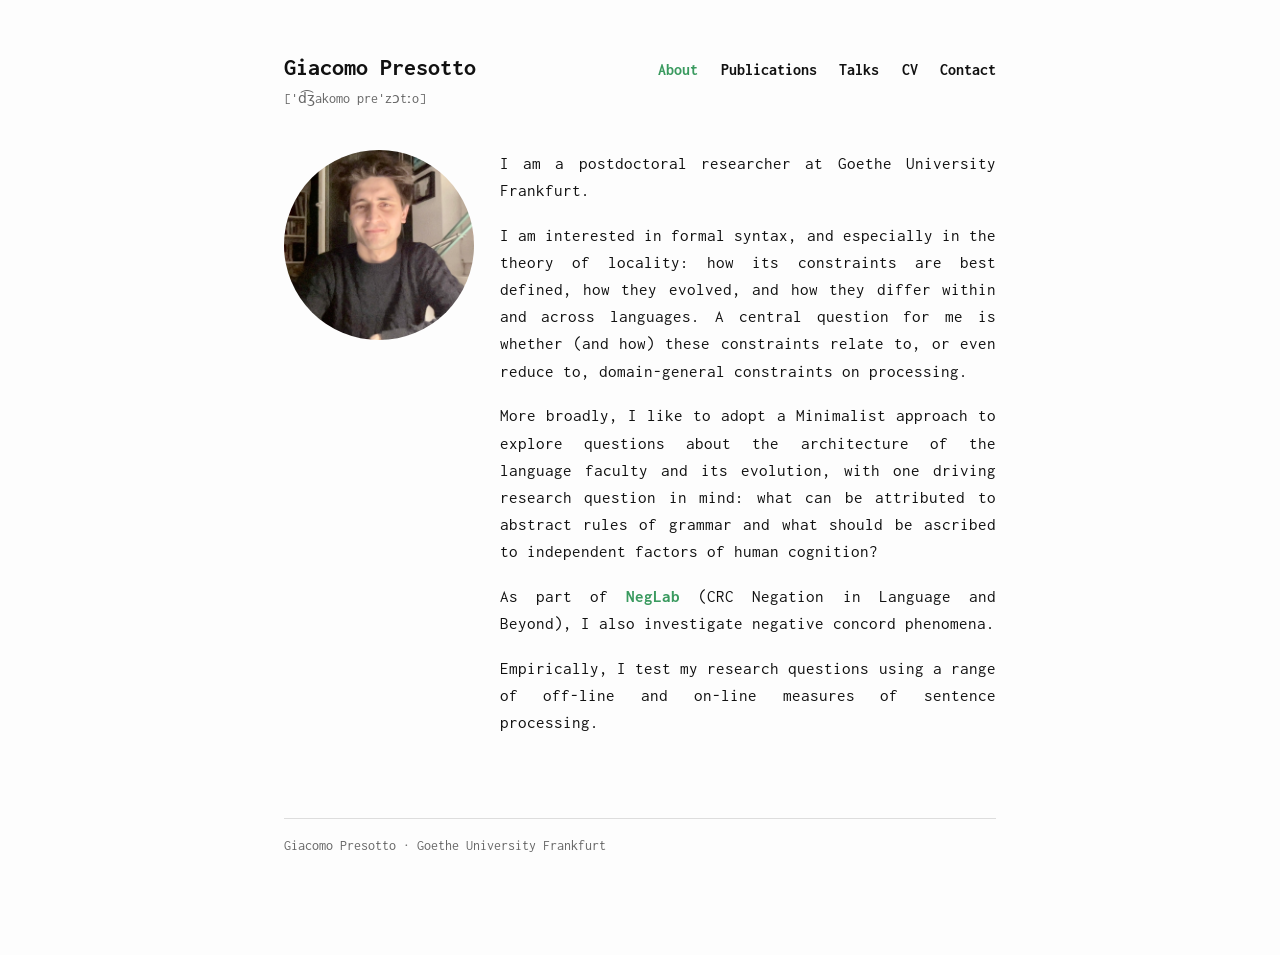
==== index.html @ d5fe1629 "Add fox favicon to all pages" ====
<!DOCTYPE html>
<html lang="en">
<head>
<meta charset="UTF-8">
<title>Giacomo Presotto</title>
<meta name="description" content="Giacomo Presotto — postdoctoral researcher in formal syntax at Goethe University Frankfurt. Research on locality, negative concord, and sentence processing.">
<meta name="viewport" content="width=device-width, initial-scale=1">
<link rel="stylesheet" href="style.css">
<link rel="icon" type="image/png" href="assets/favicon.png">
</head>
<body>
<div class="wrap">

<header class="site-header">
  <div class="title-block">
    <span class="site-title"><a href="index.html">Giacomo Presotto</a></span>
    <p class="ipa">[ˈd͡ʒakomo preˈzɔtːo]</p>
  </div>
  <nav class="site-nav">
    <a href="index.html" class="active">About</a>
    <a href="publications.html">Publications</a>
    <a href="talks.html">Talks</a>
    <a href="cv.html">CV</a>
    <a href="contact.html">Contact</a>
  </nav>
</header>

<main>
  <div class="about-body">
  <img src="assets/photo.jpg" alt="Giacomo Presotto" class="profile-photo">
  <div class="about-text">

  <p>I am a postdoctoral researcher at Goethe University Frankfurt.</p>

  <p>I am interested in formal syntax, and especially in the theory of locality: how its constraints are best defined, how they evolved, and how they differ within and across languages. A central question for me is whether (and how) these constraints relate to, or even reduce to, domain-general constraints on processing.</p>

  <p>More broadly, I like to adopt a Minimalist approach to explore questions about the architecture of the language faculty and its evolution, with one driving research question in mind: what can be attributed to abstract rules of grammar and what should be ascribed to independent factors of human cognition?</p>

  <p>As part of <a href="https://www.neglab.de/" target="_blank" rel="noopener">NegLab</a> (CRC Negation in Language and Beyond), I also investigate negative concord phenomena.</p>

  <p>Empirically, I test my research questions using a range of off-line and on-line measures of sentence processing.</p>
  </div>
  </div>
</main>

<footer class="site-footer">
  <p>Giacomo Presotto &middot; Goethe University Frankfurt</p>
</footer>

</div>
</body>
</html>
---- style.css ----
/* Academic site — Inconsolata monospace style, inspired by stanislaozompi.net */

@import url('https://fonts.googleapis.com/css2?family=Inconsolata:wght@400;600;700&display=swap');

:root {
  --max-width: 760px;
  --text: #111;
  --muted: #666;
  --accent: #3a9a5f;
  --border: #ddd;
  --bg: #fdfdfd;
}

* { box-sizing: border-box; }

body {
  margin: 0;
  font-family: 'Inconsolata', 'Courier New', monospace;
  color: var(--text);
  background: var(--bg);
  line-height: 1.6;
  font-size: 17px;
}

.wrap {
  max-width: var(--max-width);
  margin: 0 auto;
  padding: 3rem 1.5rem 5rem;
}

header.site-header {
  display: flex;
  justify-content: space-between;
  align-items: baseline;
  flex-wrap: wrap;
  gap: 0.8rem;
  margin-bottom: 2.5rem;
}

header.site-header .site-title {
  font-size: 1.5rem;
  font-weight: 700;
}

header.site-header .site-title a {
  color: var(--text);
  text-decoration: none;
}

.title-block {
  display: flex;
  flex-direction: column;
  gap: 0.1rem;
}

.ipa {
  color: var(--muted);
  font-size: 0.85rem;
  margin: 0;
}

nav.site-nav {
  display: flex;
  gap: 1.4rem;
  font-size: 0.98rem;
}

nav.site-nav a {
  color: var(--text);
  text-decoration: none;
}

nav.site-nav a:hover,
nav.site-nav a.active {
  color: var(--accent);
}

.subtitle {
  color: var(--muted);
  font-size: 0.98rem;
  margin: 0 0 1.2rem 0;
  width: 100%;
}

h1.page-title {
  font-size: 2.2rem;
  font-weight: 700;
  margin: 0 0 1.6rem 0;
}

h2 {
  font-size: 1.3rem;
  font-weight: 700;
  margin: 2.2rem 0 1rem 0;
}

h3 {
  font-size: 1.05rem;
  font-weight: 700;
  margin: 1.6rem 0 0.6rem 0;
}

p {
  margin: 0 0 1.1rem 0;
  text-align: justify;
}

.profile-photo {
  width: 190px;
  height: 190px;
  border-radius: 50%;
  object-fit: cover;
  flex-shrink: 0;
}

.about-body {
  display: flex;
  align-items: flex-start;
  gap: 1.6rem;
}

.about-text {
  flex: 1;
  min-width: 0;
}

a {
  color: var(--accent);
  text-decoration: none;
  font-weight: 700;
}

.pub-list a {
  font-weight: 400;
}

a:hover { text-decoration: underline; }

ul.pub-list {
  list-style: none;
  margin: 0 0 1rem 0;
  padding: 0;
}

ul.pub-list li {
  margin-bottom: 1rem;
  font-size: 0.98rem;
  text-align: left;
}

.pub-year {
  color: var(--muted);
  font-size: 0.9em;
}

.bibtex {
  margin-top: 0.3rem;
}

.bibtex summary {
  cursor: pointer;
  color: var(--muted);
  font-size: 0.85rem;
  user-select: none;
}

.bibtex summary:hover {
  color: var(--accent);
}

.bibtex pre {
  background: #f4f4f4;
  border: 1px solid var(--border);
  padding: 0.7rem;
  font-size: 0.8rem;
  overflow-x: auto;
  margin: 0.4rem 0 0 0;
  white-space: pre-wrap;
}

.contact-intro {
  margin-bottom: 2cm;
}

.contact-list {
  margin: 0;
}

.contact-row {
  display: flex;
  align-items: baseline;
  margin-bottom: 0.75rem;
}

.contact-row dt {
  color: var(--muted);
  font-weight: 700;
  min-width: 8em;
  flex-shrink: 0;
}

.contact-row dd {
  margin: 0;
}

.contact-row .email {
  display: block;
}

.contact-intro .email {
  font-weight: 700;
  color: var(--text);
}

footer.site-footer {
  margin-top: 4rem;
  padding-top: 1rem;
  border-top: 1px solid var(--border);
  color: var(--muted);
  font-size: 0.85rem;
}

.cv-button {
  display: inline-block;
  border: 1px solid var(--accent);
  color: var(--accent);
  padding: 0.5rem 1.1rem;
  text-decoration: none;
  font-size: 0.95rem;
  border-radius: 3px;
}

.cv-button:hover {
  background: var(--accent);
  color: #fff;
  text-decoration: none;
}
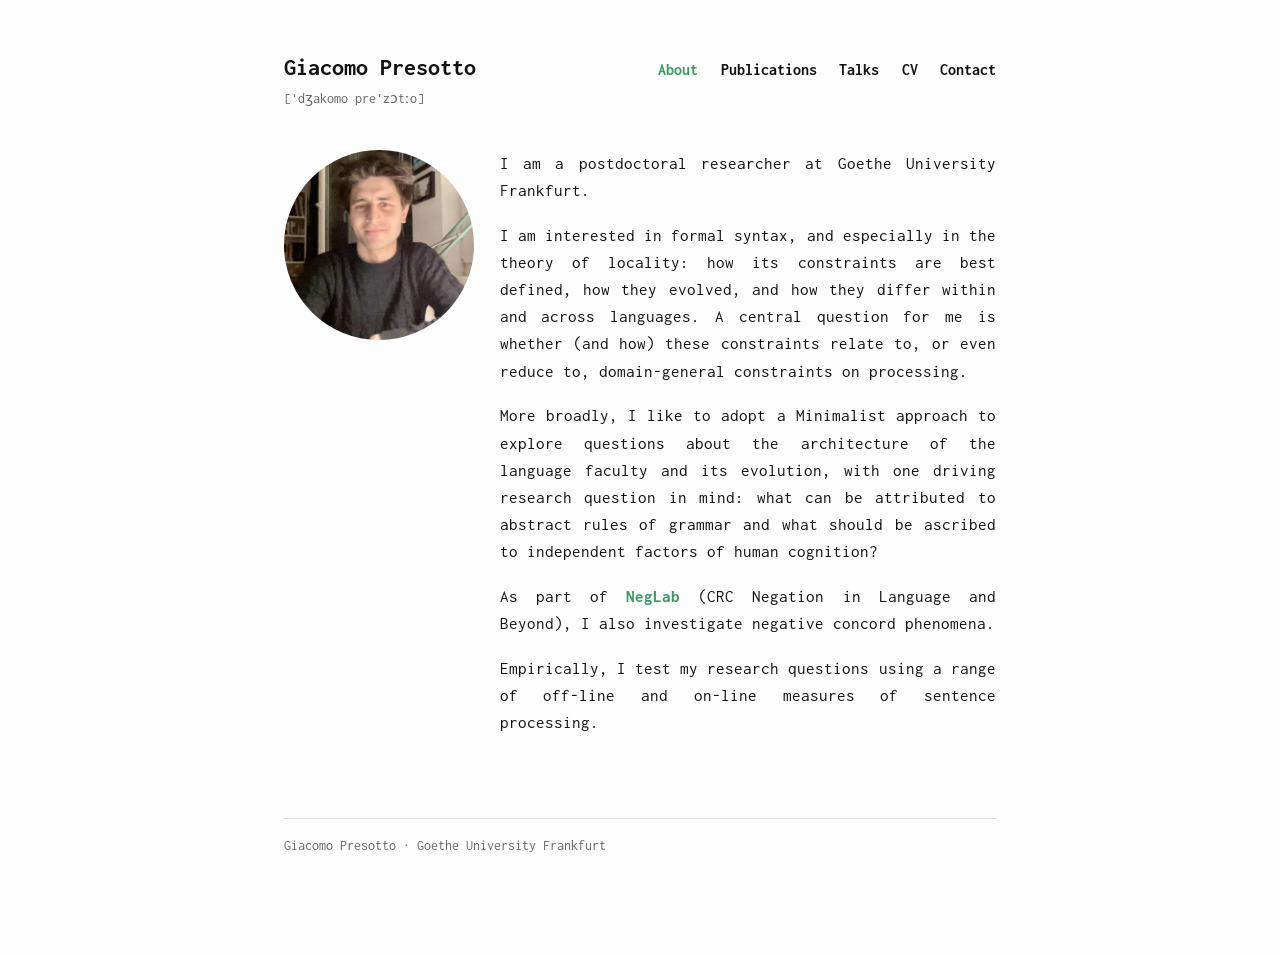
==== commit 50328a5d: "Simplify IPA: drop tie-bar on dʒ" ====
--- a/index.html
+++ b/index.html
@@ -14,7 +14,7 @@
 <header class="site-header">
   <div class="title-block">
     <span class="site-title"><a href="index.html">Giacomo Presotto</a></span>
-    <p class="ipa">[ˈd͡ʒakomo preˈzɔtːo]</p>
+    <p class="ipa">[ˈdʒakomo preˈzɔtːo]</p>
   </div>
   <nav class="site-nav">
     <a href="index.html" class="active">About</a>
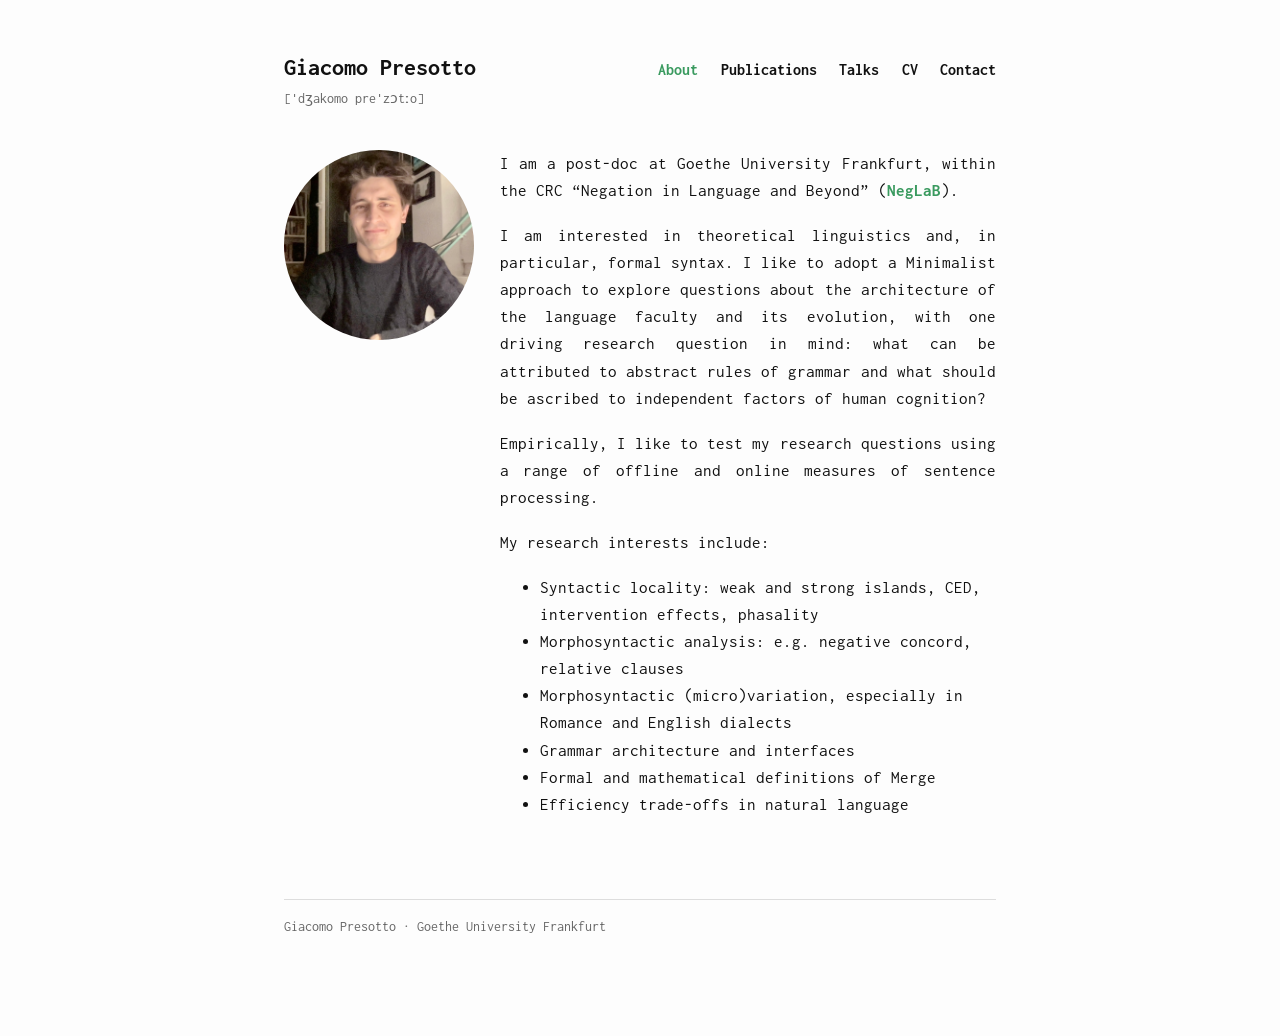
==== commit acc8e009: "Update homepage introduction and research interests" ====
--- a/index.html
+++ b/index.html
@@ -5,7 +5,7 @@
 <title>Giacomo Presotto</title>
 <meta name="description" content="Giacomo Presotto — postdoctoral researcher in formal syntax at Goethe University Frankfurt. Research on locality, negative concord, and sentence processing.">
 <meta name="viewport" content="width=device-width, initial-scale=1">
-<link rel="stylesheet" href="style.css">
+<link rel="stylesheet" href="style.css?v=2">
 <link rel="icon" type="image/png" href="assets/favicon.png">
 </head>
 <body>
@@ -30,15 +30,22 @@
   <img src="assets/photo.jpg" alt="Giacomo Presotto" class="profile-photo">
   <div class="about-text">
 
-  <p>I am a postdoctoral researcher at Goethe University Frankfurt.</p>
+  <p>I am a post-doc at Goethe University Frankfurt, within the CRC &ldquo;Negation in Language and Beyond&rdquo; (<a href="https://www.neglab.de/" target="_blank" rel="noopener">NegLaB</a>).</p>
 
-  <p>I am interested in formal syntax, and especially in the theory of locality: how its constraints are best defined, how they evolved, and how they differ within and across languages. A central question for me is whether (and how) these constraints relate to, or even reduce to, domain-general constraints on processing.</p>
+  <p>I am interested in theoretical linguistics and, in particular, formal syntax. I like to adopt a Minimalist approach to explore questions about the architecture of the language faculty and its evolution, with one driving research question in mind: what can be attributed to abstract rules of grammar and what should be ascribed to independent factors of human cognition?</p>
 
-  <p>More broadly, I like to adopt a Minimalist approach to explore questions about the architecture of the language faculty and its evolution, with one driving research question in mind: what can be attributed to abstract rules of grammar and what should be ascribed to independent factors of human cognition?</p>
+  <p>Empirically, I like to test my research questions using a range of offline and online measures of sentence processing.</p>
 
-  <p>As part of <a href="https://www.neglab.de/" target="_blank" rel="noopener">NegLab</a> (CRC Negation in Language and Beyond), I also investigate negative concord phenomena.</p>
+  <p>My research interests include:</p>
 
-  <p>Empirically, I test my research questions using a range of off-line and on-line measures of sentence processing.</p>
+  <ul>
+    <li>Syntactic locality: weak and strong islands, CED, intervention effects, phasality</li>
+    <li>Morphosyntactic analysis: e.g. negative concord, relative clauses</li>
+    <li>Morphosyntactic (micro)variation, especially in Romance and English dialects</li>
+    <li>Grammar architecture and interfaces</li>
+    <li>Formal and mathematical definitions of Merge</li>
+    <li>Efficiency trade-offs in natural language</li>
+  </ul>
   </div>
   </div>
 </main>
--- a/style.css
+++ b/style.css
@@ -235,3 +235,33 @@
   color: #fff;
   text-decoration: none;
 }
+
+@media (max-width: 600px) {
+  .wrap {
+    padding-top: 2rem;
+  }
+
+  header.site-header {
+    margin-bottom: 2rem;
+  }
+
+  nav.site-nav {
+    gap: 0.65rem 1.1rem;
+    flex-wrap: wrap;
+  }
+
+  .about-body {
+    flex-direction: column;
+    align-items: center;
+    gap: 1.5rem;
+  }
+
+  .profile-photo {
+    width: 155px;
+    height: 155px;
+  }
+
+  .about-text p {
+    text-align: left;
+  }
+}
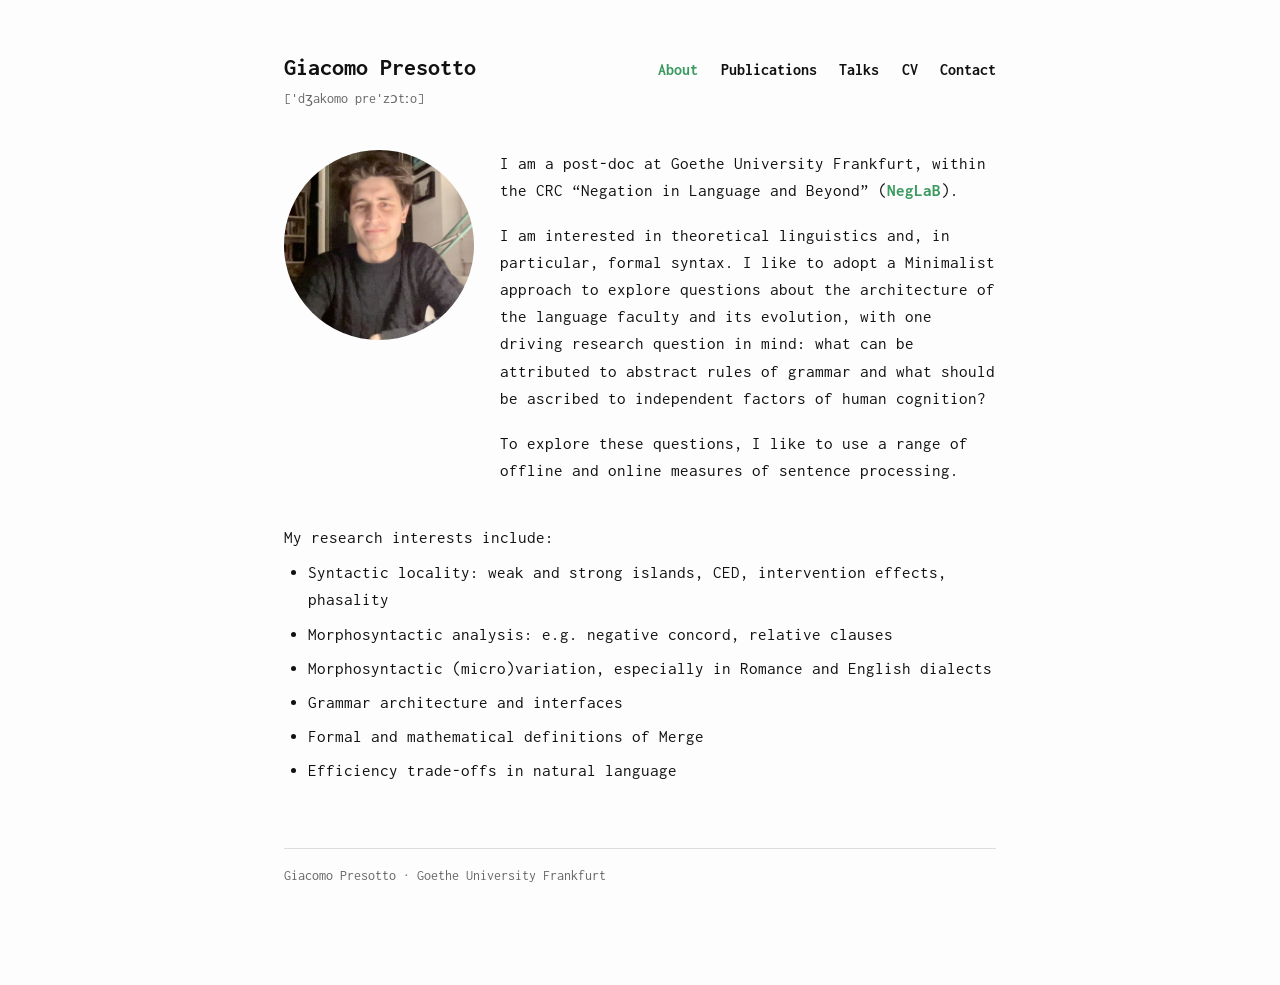
==== commit 1e298b98: "Refine homepage research layout" ====
--- a/index.html
+++ b/index.html
@@ -5,7 +5,7 @@
 <title>Giacomo Presotto</title>
 <meta name="description" content="Giacomo Presotto — postdoctoral researcher in formal syntax at Goethe University Frankfurt. Research on locality, negative concord, and sentence processing.">
 <meta name="viewport" content="width=device-width, initial-scale=1">
-<link rel="stylesheet" href="style.css?v=2">
+<link rel="stylesheet" href="style.css?v=3">
 <link rel="icon" type="image/png" href="assets/favicon.png">
 </head>
 <body>
@@ -34,20 +34,21 @@
 
   <p>I am interested in theoretical linguistics and, in particular, formal syntax. I like to adopt a Minimalist approach to explore questions about the architecture of the language faculty and its evolution, with one driving research question in mind: what can be attributed to abstract rules of grammar and what should be ascribed to independent factors of human cognition?</p>
 
-  <p>Empirically, I like to test my research questions using a range of offline and online measures of sentence processing.</p>
-
-  <p>My research interests include:</p>
-
-  <ul>
-    <li>Syntactic locality: weak and strong islands, CED, intervention effects, phasality</li>
-    <li>Morphosyntactic analysis: e.g. negative concord, relative clauses</li>
-    <li>Morphosyntactic (micro)variation, especially in Romance and English dialects</li>
-    <li>Grammar architecture and interfaces</li>
-    <li>Formal and mathematical definitions of Merge</li>
-    <li>Efficiency trade-offs in natural language</li>
-  </ul>
+  <p>To explore these questions, I like to use a range of offline and online measures of sentence processing.</p>
   </div>
   </div>
+
+  <section class="research-interests">
+    <p>My research interests include:</p>
+    <ul>
+      <li>Syntactic locality: weak and strong islands, CED, intervention effects, phasality</li>
+      <li>Morphosyntactic analysis: e.g. negative concord, relative clauses</li>
+      <li>Morphosyntactic (micro)variation, especially in Romance and English dialects</li>
+      <li>Grammar architecture and interfaces</li>
+      <li>Formal and mathematical definitions of Merge</li>
+      <li>Efficiency trade-offs in natural language</li>
+    </ul>
+  </section>
 </main>
 
 <footer class="site-footer">
--- a/style.css
+++ b/style.css
@@ -122,6 +122,32 @@
 .about-text {
   flex: 1;
   min-width: 0;
+}
+
+.about-text p {
+  text-align: left;
+}
+
+.research-interests {
+  margin-top: 1.4rem;
+}
+
+.research-interests p {
+  margin-bottom: 0.5rem;
+  text-align: left;
+}
+
+.research-interests ul {
+  margin: 0;
+  padding-left: 1.5rem;
+}
+
+.research-interests li {
+  margin-bottom: 7px;
+}
+
+.research-interests li:last-child {
+  margin-bottom: 0;
 }
 
 a {
@@ -264,4 +290,9 @@
   .about-text p {
     text-align: left;
   }
-}
+
+  .research-interests {
+    width: 100%;
+    margin-top: 1.25rem;
+  }
+}
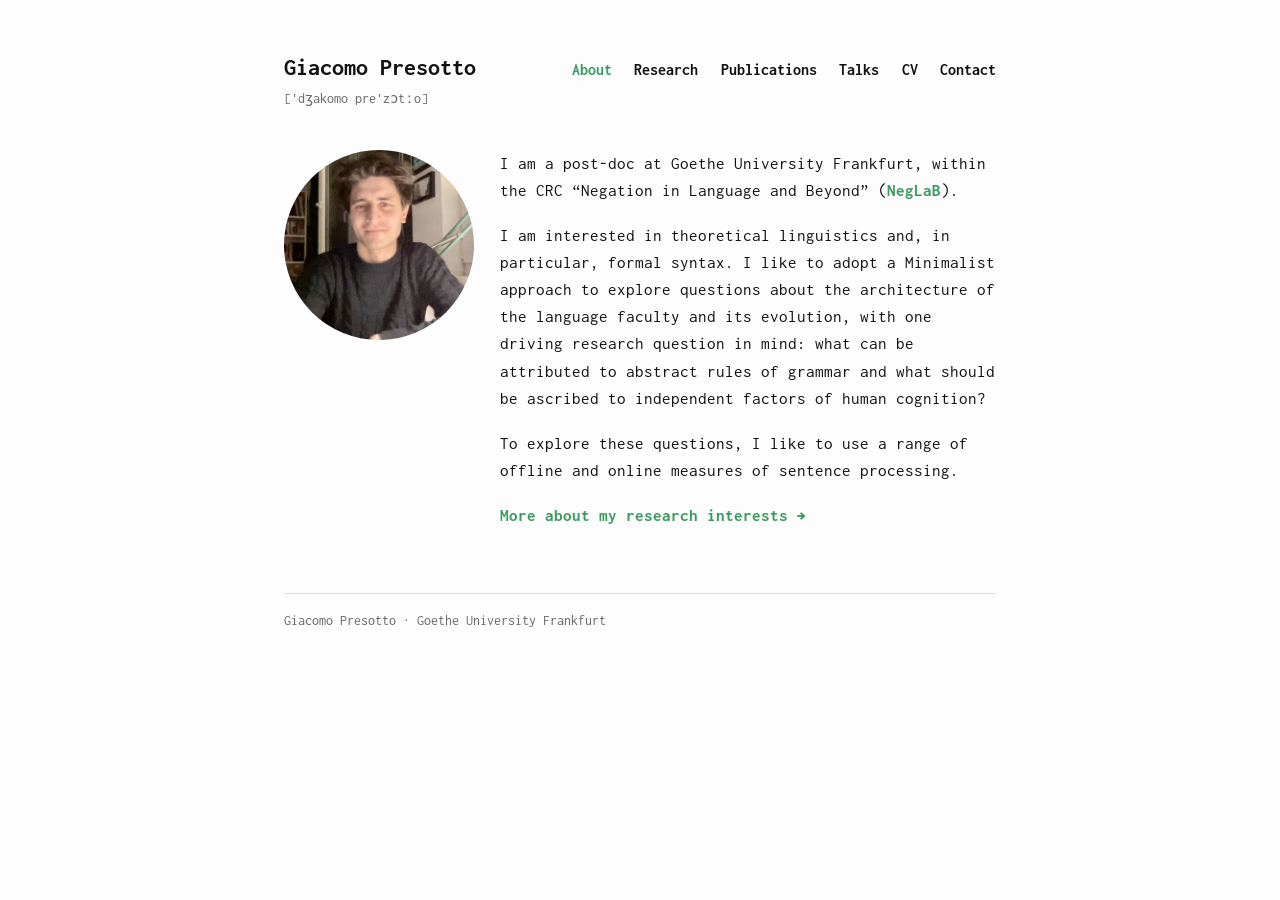
==== commit 9c967483: "Add Research page" ====
--- a/index.html
+++ b/index.html
@@ -5,7 +5,7 @@
 <title>Giacomo Presotto</title>
 <meta name="description" content="Giacomo Presotto — postdoctoral researcher in formal syntax at Goethe University Frankfurt. Research on locality, negative concord, and sentence processing.">
 <meta name="viewport" content="width=device-width, initial-scale=1">
-<link rel="stylesheet" href="style.css?v=3">
+<link rel="stylesheet" href="style.css?v=4">
 <link rel="icon" type="image/png" href="assets/favicon.png">
 </head>
 <body>
@@ -18,6 +18,7 @@
   </div>
   <nav class="site-nav">
     <a href="index.html" class="active">About</a>
+    <a href="research.html">Research</a>
     <a href="publications.html">Publications</a>
     <a href="talks.html">Talks</a>
     <a href="cv.html">CV</a>
@@ -35,20 +36,10 @@
   <p>I am interested in theoretical linguistics and, in particular, formal syntax. I like to adopt a Minimalist approach to explore questions about the architecture of the language faculty and its evolution, with one driving research question in mind: what can be attributed to abstract rules of grammar and what should be ascribed to independent factors of human cognition?</p>
 
   <p>To explore these questions, I like to use a range of offline and online measures of sentence processing.</p>
+
+  <p class="research-link"><a href="research.html">More about my <span class="link-tail">research interests &rarr;</span></a></p>
   </div>
   </div>
-
-  <section class="research-interests">
-    <p>My research interests include:</p>
-    <ul>
-      <li>Syntactic locality: weak and strong islands, CED, intervention effects, phasality</li>
-      <li>Morphosyntactic analysis: e.g. negative concord, relative clauses</li>
-      <li>Morphosyntactic (micro)variation, especially in Romance and English dialects</li>
-      <li>Grammar architecture and interfaces</li>
-      <li>Formal and mathematical definitions of Merge</li>
-      <li>Efficiency trade-offs in natural language</li>
-    </ul>
-  </section>
 </main>
 
 <footer class="site-footer">
--- a/style.css
+++ b/style.css
@@ -128,25 +128,30 @@
   text-align: left;
 }
 
-.research-interests {
-  margin-top: 1.4rem;
-}
-
-.research-interests p {
+.research-link {
+  margin-top: 0.2rem;
+  margin-bottom: 0;
+}
+
+.research-link .link-tail {
+  white-space: nowrap;
+}
+
+.research-intro {
   margin-bottom: 0.5rem;
   text-align: left;
 }
 
-.research-interests ul {
+.research-list {
   margin: 0;
   padding-left: 1.5rem;
 }
 
-.research-interests li {
+.research-list li {
   margin-bottom: 7px;
 }
 
-.research-interests li:last-child {
+.research-list li:last-child {
   margin-bottom: 0;
 }
 
@@ -290,9 +295,4 @@
   .about-text p {
     text-align: left;
   }
-
-  .research-interests {
-    width: 100%;
-    margin-top: 1.25rem;
-  }
-}
+}
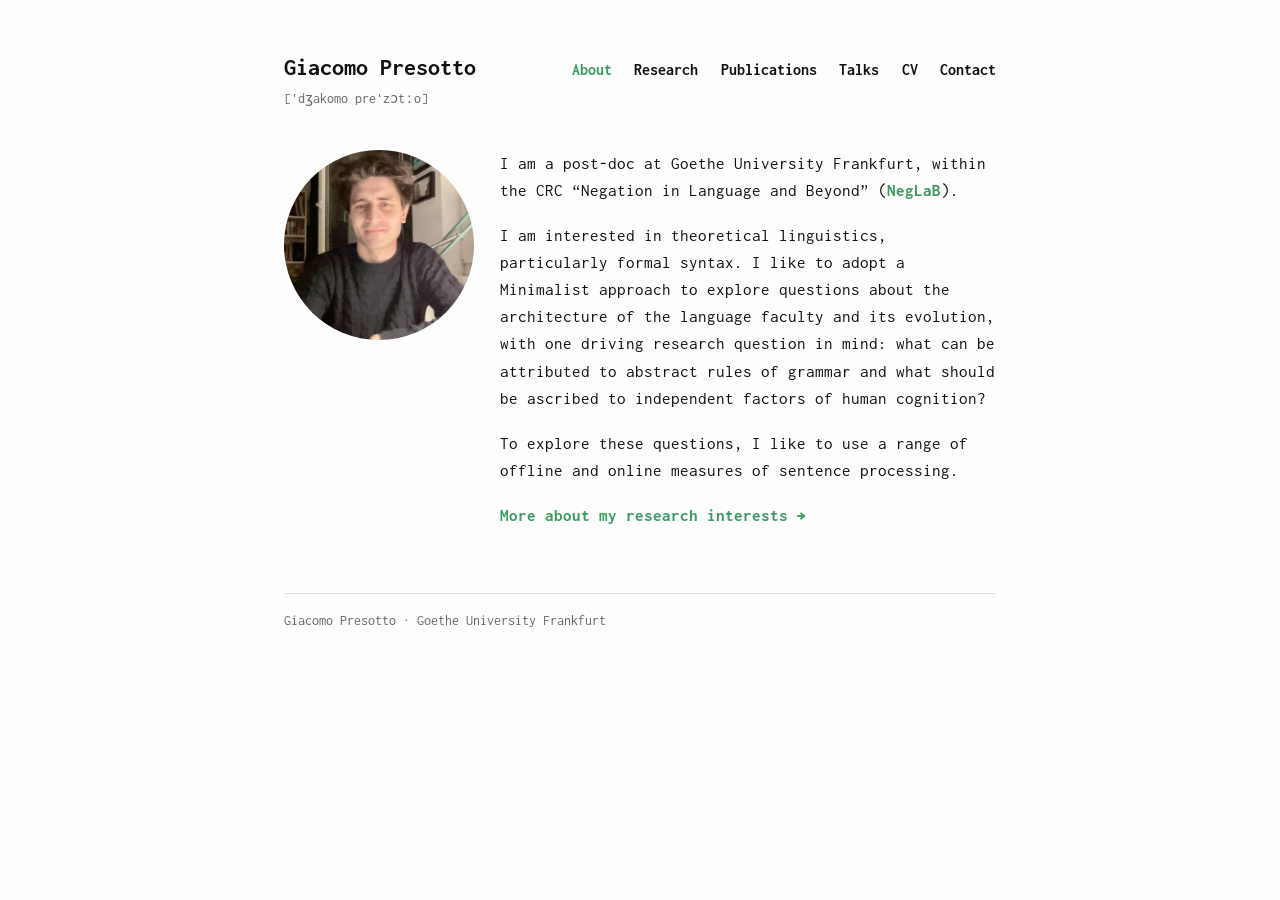
==== commit 677335b9: "Update index.html" ====
--- a/index.html
+++ b/index.html
@@ -5,7 +5,7 @@
 <title>Giacomo Presotto</title>
 <meta name="description" content="Giacomo Presotto — postdoctoral researcher in formal syntax at Goethe University Frankfurt. Research on locality, negative concord, and sentence processing.">
 <meta name="viewport" content="width=device-width, initial-scale=1">
-<link rel="stylesheet" href="style.css?v=4">
+<link rel="stylesheet" href="style.css?v=5">
 <link rel="icon" type="image/png" href="assets/favicon.png">
 </head>
 <body>
@@ -33,7 +33,7 @@
 
   <p>I am a post-doc at Goethe University Frankfurt, within the CRC &ldquo;Negation in Language and Beyond&rdquo; (<a href="https://www.neglab.de/" target="_blank" rel="noopener">NegLaB</a>).</p>
 
-  <p>I am interested in theoretical linguistics and, in particular, formal syntax. I like to adopt a Minimalist approach to explore questions about the architecture of the language faculty and its evolution, with one driving research question in mind: what can be attributed to abstract rules of grammar and what should be ascribed to independent factors of human cognition?</p>
+  <p>I am interested in theoretical linguistics, particularly formal syntax. I like to adopt a Minimalist approach to explore questions about the architecture of the language faculty and its evolution, with one driving research question in mind: what can be attributed to abstract rules of grammar and what should be ascribed to independent factors of human cognition?</p>
 
   <p>To explore these questions, I like to use a range of offline and online measures of sentence processing.</p>
 
--- a/style.css
+++ b/style.css
@@ -182,6 +182,22 @@
 .pub-year {
   color: var(--muted);
   font-size: 0.9em;
+}
+
+ul.talks-list li {
+  display: grid;
+  grid-template-columns: 3.4rem minmax(0, 1fr);
+  column-gap: 0.75rem;
+  align-items: start;
+}
+
+.talk-year {
+  display: block;
+  white-space: nowrap;
+}
+
+.talk-entry {
+  min-width: 0;
 }
 
 .bibtex {
@@ -295,4 +311,9 @@
   .about-text p {
     text-align: left;
   }
-}
+
+  ul.talks-list li {
+    grid-template-columns: 3rem minmax(0, 1fr);
+    column-gap: 0.55rem;
+  }
+}
